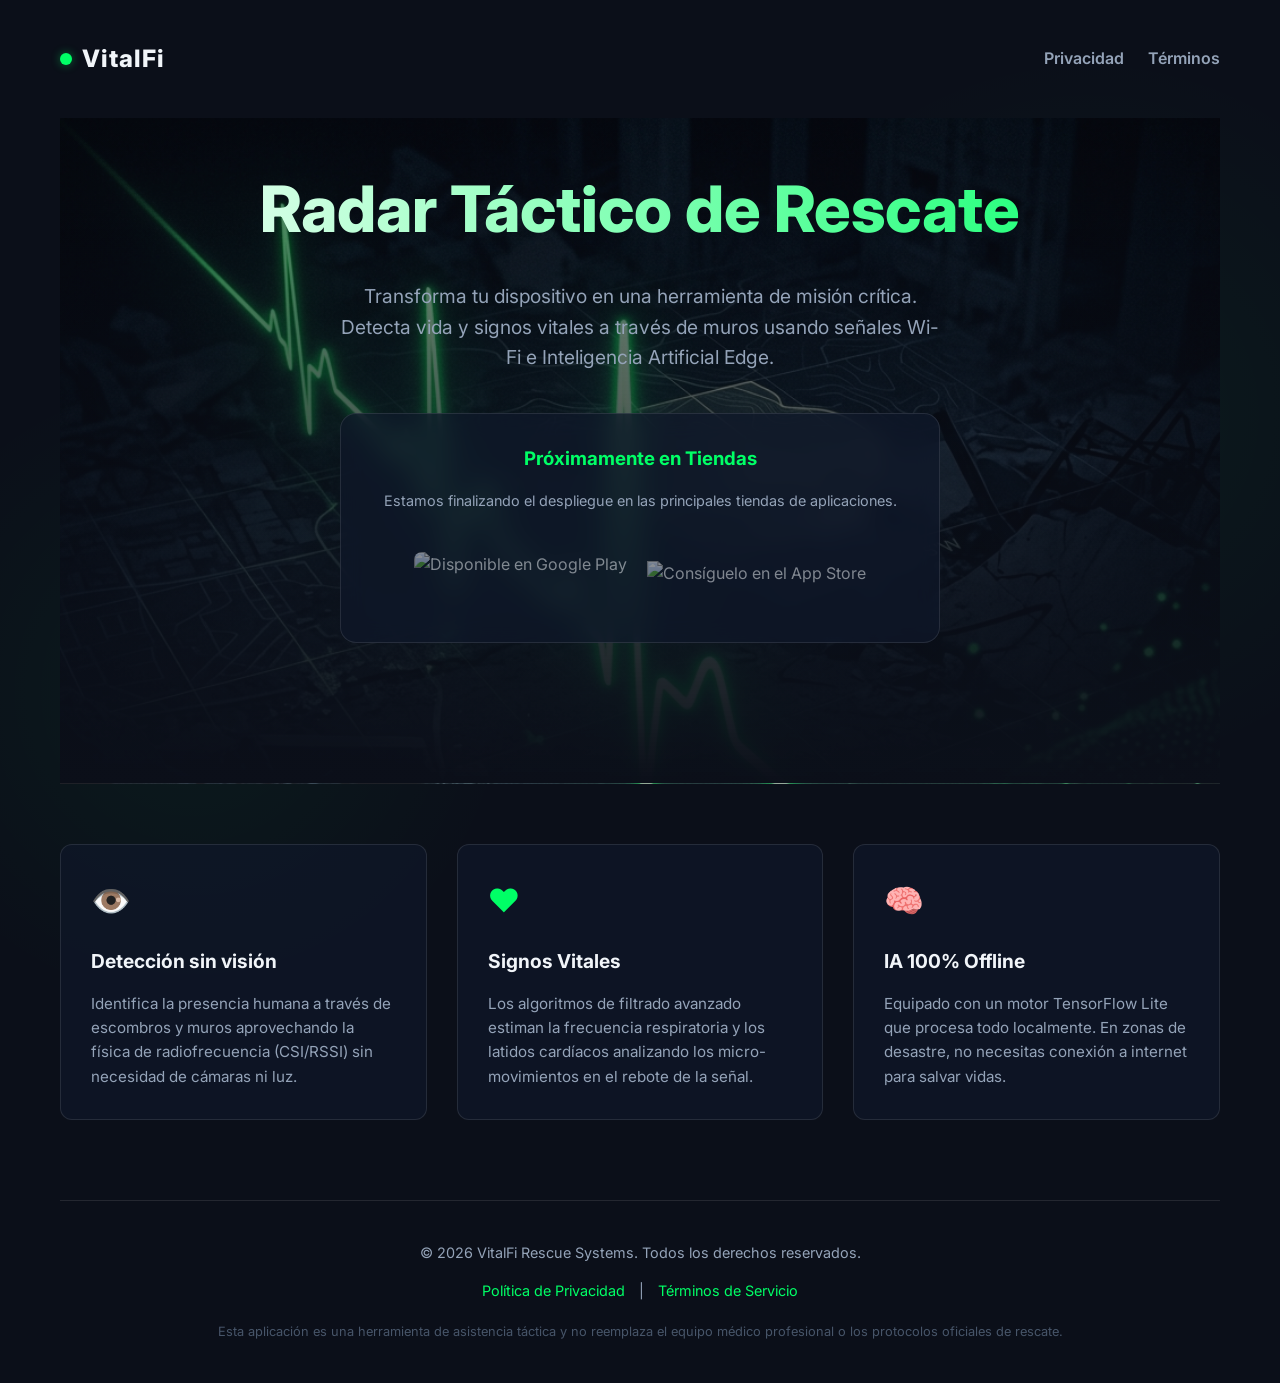
==== index.html @ fcd004f7 "Subo landing page de VitalFi" ====
<!DOCTYPE html>
<html lang="es">
<head>
    <meta charset="UTF-8">
    <meta name="viewport" content="width=device-width, initial-scale=1.0">
    <title>VitalFi - Radar de Rescate con IA</title>
    <meta name="description" content="VitalFi detecta signos vitales y movimiento humano a través de muros utilizando IA y señales Wi-Fi. Diseñado para equipos tácticos y de primera respuesta.">
    <link rel="stylesheet" href="css/style.css">
</head>
<body>
    <div class="container">
        <header>
            <div class="logo">
                <div class="logo-dot"></div>
                VitalFi
            </div>
            <nav>
                <a href="privacy.html">Privacidad</a>
                <a href="terms.html">Términos</a>
            </nav>
        </header>

        <section class="hero">
            <h1>Radar Táctico de Rescate</h1>
            <p>Transforma tu dispositivo en una herramienta de misión crítica. Detecta vida y signos vitales a través de muros usando señales Wi-Fi e Inteligencia Artificial Edge.</p>
            
            <div class="glass-panel" style="max-width: 600px; margin: 40px auto; padding: 30px;">
                <h3 style="margin-bottom: 15px; color: var(--accent-green);">Próximamente en Tiendas</h3>
                <p style="font-size: 0.9rem;">Estamos finalizando el despliegue en las principales tiendas de aplicaciones.</p>
                <div style="display: flex; gap: 20px; justify-content: center; margin-top: 20px;">
                    <img src="https://play.google.com/intl/en_us/badges/static/images/badges/es_badge_web_generic.png" alt="Disponible en Google Play" style="height: 60px; opacity: 0.5; cursor: not-allowed; border-radius: 8px;">
                    <img src="https://developer.apple.com/assets/elements/badges/download-on-the-app-store.svg" alt="Consíguelo en el App Store" style="height: 42px; margin-top: 9px; opacity: 0.5; cursor: not-allowed;">
                </div>
            </div>
        </section>

        <section class="features">
            <div class="feature-card">
                <div class="feature-icon">👁️</div>
                <h3>Detección sin visión</h3>
                <p>Identifica la presencia humana a través de escombros y muros aprovechando la física de radiofrecuencia (CSI/RSSI) sin necesidad de cámaras ni luz.</p>
            </div>
            <div class="feature-card">
                <div class="feature-icon">❤️</div>
                <h3>Signos Vitales</h3>
                <p>Los algoritmos de filtrado avanzado estiman la frecuencia respiratoria y los latidos cardíacos analizando los micro-movimientos en el rebote de la señal.</p>
            </div>
            <div class="feature-card">
                <div class="feature-icon">🧠</div>
                <h3>IA 100% Offline</h3>
                <p>Equipado con un motor TensorFlow Lite que procesa todo localmente. En zonas de desastre, no necesitas conexión a internet para salvar vidas.</p>
            </div>
        </section>

        <footer>
            <p>&copy; 2026 VitalFi Rescue Systems. Todos los derechos reservados.</p>
            <div style="margin-top: 15px;">
                <a href="privacy.html">Política de Privacidad</a> | 
                <a href="terms.html">Términos de Servicio</a>
            </div>
            <p style="margin-top: 20px; font-size: 0.8rem; color: #475569;">Esta aplicación es una herramienta de asistencia táctica y no reemplaza el equipo médico profesional o los protocolos oficiales de rescate.</p>
        </footer>
    </div>
</body>
</html>
---- css/style.css ----
@import url('https://fonts.googleapis.com/css2?family=Inter:wght@300;400;600;800&family=Space+Mono&display=swap');

:root {
  --bg-dark: #0b0f19;
  --bg-panel: rgba(15, 23, 42, 0.7);
  --accent-green: #00ff66;
  --accent-green-glow: rgba(0, 255, 102, 0.4);
  --text-main: #f1f5f9;
  --text-muted: #94a3b8;
  --glass-border: rgba(255, 255, 255, 0.1);
}

* {
  margin: 0;
  padding: 0;
  box-sizing: border-box;
}

body {
  font-family: 'Inter', sans-serif;
  background-color: var(--bg-dark);
  color: var(--text-main);
  line-height: 1.6;
  background-image: 
    radial-gradient(circle at 15% 50%, rgba(0, 255, 102, 0.05), transparent 25%),
    radial-gradient(circle at 85% 30%, rgba(0, 255, 102, 0.05), transparent 25%);
}

.container {
  max-width: 1200px;
  margin: 0 auto;
  padding: 0 20px;
}

header {
  padding: 40px 0;
  display: flex;
  justify-content: space-between;
  align-items: center;
}

.logo {
  font-weight: 800;
  font-size: 1.5rem;
  letter-spacing: 1px;
  display: flex;
  align-items: center;
  gap: 10px;
}

.logo-dot {
  width: 12px;
  height: 12px;
  background-color: var(--accent-green);
  border-radius: 50%;
  box-shadow: 0 0 10px var(--accent-green-glow);
  animation: pulse 2s infinite;
}

nav a {
  color: var(--text-muted);
  text-decoration: none;
  margin-left: 20px;
  font-weight: 600;
  transition: color 0.3s ease;
}

nav a:hover {
  color: var(--accent-green);
}

.hero {
  padding: 40px 0 100px 0;
  text-align: center;
  background-image: 
    linear-gradient(to bottom, rgba(11, 15, 25, 0.4), rgba(11, 15, 25, 1)),
    url('../img/hero-bg.png');
  background-size: cover;
  background-position: center top;
  border-bottom: 1px solid var(--glass-border);
  margin-bottom: 40px;
}

.hero h1 {
  font-size: 4rem;
  font-weight: 800;
  margin-bottom: 20px;
  background: linear-gradient(to right, #fff, var(--accent-green));
  -webkit-background-clip: text;
  -webkit-text-fill-color: transparent;
}

.hero p {
  font-size: 1.2rem;
  color: var(--text-muted);
  max-width: 600px;
  margin: 0 auto 40px;
}

.cta-button {
  display: inline-block;
  padding: 15px 30px;
  background-color: transparent;
  color: var(--accent-green);
  border: 1px solid var(--accent-green);
  border-radius: 8px;
  font-weight: 600;
  text-decoration: none;
  text-transform: uppercase;
  letter-spacing: 1px;
  transition: all 0.3s ease;
  box-shadow: 0 0 15px rgba(0, 255, 102, 0.1);
}

.cta-button:hover {
  background-color: var(--accent-green);
  color: var(--bg-dark);
  box-shadow: 0 0 25px var(--accent-green-glow);
}

.glass-panel {
  background: var(--bg-panel);
  backdrop-filter: blur(12px);
  -webkit-backdrop-filter: blur(12px);
  border: 1px solid var(--glass-border);
  border-radius: 16px;
  padding: 40px;
  margin: 40px 0;
}

.features {
  display: grid;
  grid-template-columns: repeat(auto-fit, minmax(300px, 1fr));
  gap: 30px;
  margin-top: 60px;
}

.feature-card {
  background: var(--bg-panel);
  border: 1px solid var(--glass-border);
  border-radius: 12px;
  padding: 30px;
  transition: transform 0.3s ease, border-color 0.3s ease;
}

.feature-card:hover {
  transform: translateY(-5px);
  border-color: var(--accent-green);
}

.feature-icon {
  font-size: 2rem;
  color: var(--accent-green);
  margin-bottom: 20px;
}

.feature-card h3 {
  margin-bottom: 15px;
  font-size: 1.2rem;
}

.feature-card p {
  color: var(--text-muted);
  font-size: 0.95rem;
}

.legal-content {
  max-width: 800px;
  margin: 0 auto;
}

.legal-content h1 {
  font-size: 2.5rem;
  margin-bottom: 30px;
  color: var(--accent-green);
}

.legal-content h2 {
  font-size: 1.5rem;
  margin-top: 40px;
  margin-bottom: 15px;
  border-bottom: 1px solid var(--glass-border);
  padding-bottom: 10px;
}

.legal-content p, .legal-content ul {
  margin-bottom: 20px;
  color: var(--text-muted);
}

.legal-content li {
  margin-left: 20px;
  margin-bottom: 10px;
}

footer {
  text-align: center;
  padding: 40px 0;
  border-top: 1px solid var(--glass-border);
  margin-top: 80px;
  color: var(--text-muted);
  font-size: 0.9rem;
}

footer a {
  color: var(--accent-green);
  text-decoration: none;
  margin: 0 10px;
}

@keyframes pulse {
  0% { box-shadow: 0 0 0 0 rgba(0, 255, 102, 0.4); }
  70% { box-shadow: 0 0 0 10px rgba(0, 255, 102, 0); }
  100% { box-shadow: 0 0 0 0 rgba(0, 255, 102, 0); }
}

@media (max-width: 768px) {
  .hero h1 { font-size: 2.5rem; }
  header { flex-direction: column; gap: 20px; }
}
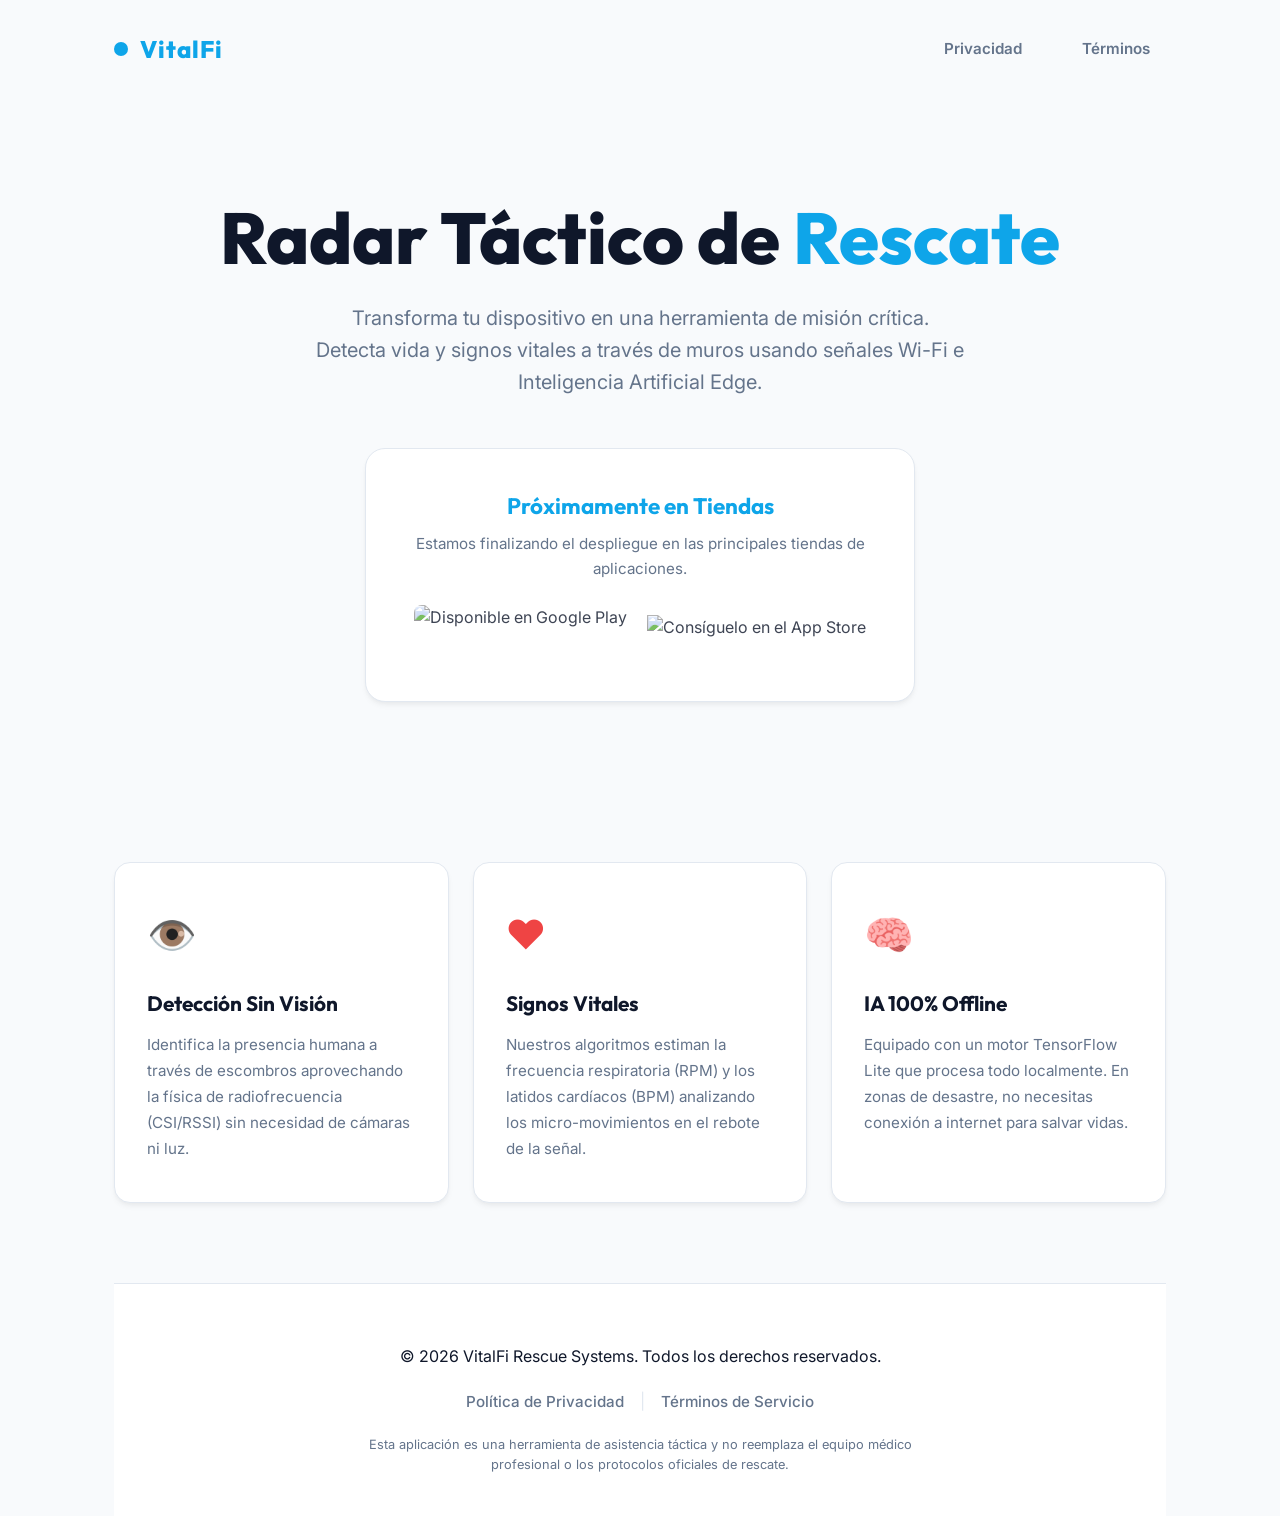
==== commit 7b2335db: "Update landing page" ====
--- a/index.html
+++ b/index.html
@@ -5,6 +5,11 @@
     <meta name="viewport" content="width=device-width, initial-scale=1.0">
     <title>VitalFi - Radar de Rescate con IA</title>
     <meta name="description" content="VitalFi detecta signos vitales y movimiento humano a través de muros utilizando IA y señales Wi-Fi. Diseñado para equipos tácticos y de primera respuesta.">
+    <!-- Google Fonts -->
+    <link rel="preconnect" href="https://fonts.googleapis.com">
+    <link rel="preconnect" href="https://fonts.gstatic.com" crossorigin>
+    <link href="https://fonts.googleapis.com/css2?family=Inter:wght@300;400;600&family=Outfit:wght@500;700;800&display=swap" rel="stylesheet">
+    <!-- CSS -->
     <link rel="stylesheet" href="css/style.css">
 </head>
 <body>
@@ -12,53 +17,56 @@
         <header>
             <div class="logo">
                 <div class="logo-dot"></div>
-                VitalFi
+                <span>VitalFi</span>
             </div>
             <nav>
-                <a href="privacy.html">Privacidad</a>
-                <a href="terms.html">Términos</a>
+                <a href="privacy.html" class="nav-link">Privacidad</a>
+                <a href="terms.html" class="nav-link">Términos</a>
             </nav>
         </header>
 
         <section class="hero">
-            <h1>Radar Táctico de Rescate</h1>
-            <p>Transforma tu dispositivo en una herramienta de misión crítica. Detecta vida y signos vitales a través de muros usando señales Wi-Fi e Inteligencia Artificial Edge.</p>
+            <h1 class="hero-title">Radar Táctico de <span class="text-gradient">Rescate</span></h1>
+            <p class="hero-subtitle">Transforma tu dispositivo en una herramienta de misión crítica. Detecta vida y signos vitales a través de muros usando señales Wi-Fi e Inteligencia Artificial Edge.</p>
             
-            <div class="glass-panel" style="max-width: 600px; margin: 40px auto; padding: 30px;">
-                <h3 style="margin-bottom: 15px; color: var(--accent-green);">Próximamente en Tiendas</h3>
-                <p style="font-size: 0.9rem;">Estamos finalizando el despliegue en las principales tiendas de aplicaciones.</p>
-                <div style="display: flex; gap: 20px; justify-content: center; margin-top: 20px;">
-                    <img src="https://play.google.com/intl/en_us/badges/static/images/badges/es_badge_web_generic.png" alt="Disponible en Google Play" style="height: 60px; opacity: 0.5; cursor: not-allowed; border-radius: 8px;">
-                    <img src="https://developer.apple.com/assets/elements/badges/download-on-the-app-store.svg" alt="Consíguelo en el App Store" style="height: 42px; margin-top: 9px; opacity: 0.5; cursor: not-allowed;">
+            <div class="stores-panel">
+                <h3 class="stores-title">Próximamente en Tiendas</h3>
+                <p class="stores-desc">Estamos finalizando el despliegue en las principales tiendas de aplicaciones.</p>
+                <div class="stores-badges">
+                    <img src="https://play.google.com/intl/en_us/badges/static/images/badges/es_badge_web_generic.png" alt="Disponible en Google Play" class="store-badge google-badge">
+                    <img src="https://tools.applemediaservices.com/api/badges/download-on-the-app-store/black/es-es?size=250x83" alt="Consíguelo en el App Store" class="store-badge apple-badge">
                 </div>
             </div>
         </section>
 
         <section class="features">
             <div class="feature-card">
-                <div class="feature-icon">👁️</div>
-                <h3>Detección sin visión</h3>
-                <p>Identifica la presencia humana a través de escombros y muros aprovechando la física de radiofrecuencia (CSI/RSSI) sin necesidad de cámaras ni luz.</p>
+                <div class="feature-icon icon-vision">👁️</div>
+                <h3>Detección Sin Visión</h3>
+                <p>Identifica la presencia humana a través de escombros aprovechando la física de radiofrecuencia (CSI/RSSI) sin necesidad de cámaras ni luz.</p>
             </div>
             <div class="feature-card">
-                <div class="feature-icon">❤️</div>
+                <div class="feature-icon icon-vital">❤️</div>
                 <h3>Signos Vitales</h3>
-                <p>Los algoritmos de filtrado avanzado estiman la frecuencia respiratoria y los latidos cardíacos analizando los micro-movimientos en el rebote de la señal.</p>
+                <p>Nuestros algoritmos estiman la frecuencia respiratoria (RPM) y los latidos cardíacos (BPM) analizando los micro-movimientos en el rebote de la señal.</p>
             </div>
             <div class="feature-card">
-                <div class="feature-icon">🧠</div>
+                <div class="feature-icon icon-ai">🧠</div>
                 <h3>IA 100% Offline</h3>
                 <p>Equipado con un motor TensorFlow Lite que procesa todo localmente. En zonas de desastre, no necesitas conexión a internet para salvar vidas.</p>
             </div>
         </section>
 
         <footer>
-            <p>&copy; 2026 VitalFi Rescue Systems. Todos los derechos reservados.</p>
-            <div style="margin-top: 15px;">
-                <a href="privacy.html">Política de Privacidad</a> | 
-                <a href="terms.html">Términos de Servicio</a>
+            <div class="footer-content">
+                <p>&copy; 2026 VitalFi Rescue Systems. Todos los derechos reservados.</p>
+                <div class="footer-links">
+                    <a href="privacy.html">Política de Privacidad</a>
+                    <span class="separator">|</span>
+                    <a href="terms.html">Términos de Servicio</a>
+                </div>
+                <p class="disclaimer">Esta aplicación es una herramienta de asistencia táctica y no reemplaza el equipo médico profesional o los protocolos oficiales de rescate.</p>
             </div>
-            <p style="margin-top: 20px; font-size: 0.8rem; color: #475569;">Esta aplicación es una herramienta de asistencia táctica y no reemplaza el equipo médico profesional o los protocolos oficiales de rescate.</p>
         </footer>
     </div>
 </body>
--- a/css/style.css
+++ b/css/style.css
@@ -1,13 +1,15 @@
-@import url('https://fonts.googleapis.com/css2?family=Inter:wght@300;400;600;800&family=Space+Mono&display=swap');
-
 :root {
-  --bg-dark: #0b0f19;
-  --bg-panel: rgba(15, 23, 42, 0.7);
-  --accent-green: #00ff66;
-  --accent-green-glow: rgba(0, 255, 102, 0.4);
-  --text-main: #f1f5f9;
-  --text-muted: #94a3b8;
-  --glass-border: rgba(255, 255, 255, 0.1);
+  --bg-color: #F8FAFC;
+  --bg-card: #FFFFFF;
+  --text-main: #0F172A;
+  --text-muted: #64748B;
+  --accent-blue: #0EA5E9;
+  --accent-blue-light: #E0F2FE;
+  --accent-red: #EF4444;
+  --accent-green: #10B981;
+  --border-light: #E2E8F0;
+  --shadow-sm: 0 4px 6px -1px rgba(0, 0, 0, 0.05), 0 2px 4px -1px rgba(0, 0, 0, 0.03);
+  --shadow-lg: 0 10px 25px -3px rgba(0, 0, 0, 0.1), 0 4px 6px -2px rgba(0, 0, 0, 0.05);
 }
 
 * {
@@ -18,168 +20,203 @@
 
 body {
   font-family: 'Inter', sans-serif;
-  background-color: var(--bg-dark);
+  background-color: var(--bg-color);
   color: var(--text-main);
   line-height: 1.6;
-  background-image: 
-    radial-gradient(circle at 15% 50%, rgba(0, 255, 102, 0.05), transparent 25%),
-    radial-gradient(circle at 85% 30%, rgba(0, 255, 102, 0.05), transparent 25%);
+  overflow-x: hidden;
+}
+
+h1, h2, h3, h4 {
+  font-family: 'Outfit', sans-serif;
 }
 
 .container {
-  max-width: 1200px;
+  max-width: 1100px;
   margin: 0 auto;
-  padding: 0 20px;
+  padding: 0 24px;
 }
 
 header {
-  padding: 40px 0;
+  padding: 30px 0;
   display: flex;
   justify-content: space-between;
   align-items: center;
 }
 
 .logo {
+  font-family: 'Outfit', sans-serif;
   font-weight: 800;
   font-size: 1.5rem;
   letter-spacing: 1px;
   display: flex;
   align-items: center;
-  gap: 10px;
+  gap: 12px;
+  color: var(--accent-blue);
 }
 
 .logo-dot {
-  width: 12px;
-  height: 12px;
-  background-color: var(--accent-green);
+  width: 14px;
+  height: 14px;
+  background-color: var(--accent-blue);
   border-radius: 50%;
-  box-shadow: 0 0 10px var(--accent-green-glow);
-  animation: pulse 2s infinite;
-}
-
-nav a {
+}
+
+nav a.nav-link {
   color: var(--text-muted);
   text-decoration: none;
-  margin-left: 20px;
+  margin-left: 24px;
   font-weight: 600;
-  transition: color 0.3s ease;
-}
-
-nav a:hover {
-  color: var(--accent-green);
+  font-size: 0.95rem;
+  transition: all 0.3s ease;
+  padding: 8px 16px;
+  border-radius: 6px;
+}
+
+nav a.nav-link:hover {
+  color: var(--accent-blue);
+  background: var(--accent-blue-light);
 }
 
 .hero {
-  padding: 40px 0 100px 0;
+  padding: 100px 0 80px;
   text-align: center;
-  background-image: 
-    linear-gradient(to bottom, rgba(11, 15, 25, 0.4), rgba(11, 15, 25, 1)),
-    url('../img/hero-bg.png');
-  background-size: cover;
-  background-position: center top;
-  border-bottom: 1px solid var(--glass-border);
-  margin-bottom: 40px;
-}
-
-.hero h1 {
-  font-size: 4rem;
+}
+
+.hero-title {
+  font-size: 4.5rem;
   font-weight: 800;
-  margin-bottom: 20px;
-  background: linear-gradient(to right, #fff, var(--accent-green));
-  -webkit-background-clip: text;
-  -webkit-text-fill-color: transparent;
-}
-
-.hero p {
-  font-size: 1.2rem;
-  color: var(--text-muted);
-  max-width: 600px;
-  margin: 0 auto 40px;
-}
-
-.cta-button {
-  display: inline-block;
-  padding: 15px 30px;
-  background-color: transparent;
-  color: var(--accent-green);
-  border: 1px solid var(--accent-green);
-  border-radius: 8px;
-  font-weight: 600;
-  text-decoration: none;
-  text-transform: uppercase;
-  letter-spacing: 1px;
-  transition: all 0.3s ease;
-  box-shadow: 0 0 15px rgba(0, 255, 102, 0.1);
-}
-
-.cta-button:hover {
-  background-color: var(--accent-green);
-  color: var(--bg-dark);
-  box-shadow: 0 0 25px var(--accent-green-glow);
-}
-
-.glass-panel {
-  background: var(--bg-panel);
-  backdrop-filter: blur(12px);
-  -webkit-backdrop-filter: blur(12px);
-  border: 1px solid var(--glass-border);
-  border-radius: 16px;
+  line-height: 1.1;
+  margin-bottom: 24px;
+  color: var(--text-main);
+}
+
+.text-gradient {
+  color: var(--accent-blue);
+}
+
+.hero-subtitle {
+  font-size: 1.25rem;
+  color: var(--text-muted);
+  max-width: 650px;
+  margin: 0 auto 50px;
+  font-weight: 400;
+}
+
+.stores-panel {
+  max-width: 550px;
+  margin: 0 auto;
   padding: 40px;
-  margin: 40px 0;
-}
+  background: var(--bg-card);
+  border: 1px solid var(--border-light);
+  border-radius: 20px;
+  box-shadow: var(--shadow-sm);
+  transition: transform 0.3s ease, box-shadow 0.3s ease;
+}
+
+.stores-panel:hover {
+  transform: translateY(-5px);
+  box-shadow: var(--shadow-lg);
+}
+
+.stores-title {
+  color: var(--accent-blue);
+  font-size: 1.4rem;
+  margin-bottom: 8px;
+}
+
+.stores-desc {
+  color: var(--text-muted);
+  font-size: 0.95rem;
+  margin-bottom: 24px;
+}
+
+.stores-badges {
+  display: flex;
+  gap: 20px;
+  justify-content: center;
+  align-items: center;
+}
+
+.store-badge {
+  opacity: 0.8;
+  cursor: pointer;
+  transition: opacity 0.3s ease;
+}
+
+.store-badge:hover {
+  opacity: 1;
+}
+
+.google-badge { height: 56px; border-radius: 8px; }
+.apple-badge { height: 40px; margin-top: 4px; }
 
 .features {
   display: grid;
-  grid-template-columns: repeat(auto-fit, minmax(300px, 1fr));
-  gap: 30px;
-  margin-top: 60px;
+  grid-template-columns: repeat(auto-fit, minmax(320px, 1fr));
+  gap: 24px;
+  margin-top: 80px;
+  margin-bottom: 80px;
 }
 
 .feature-card {
-  background: var(--bg-panel);
-  border: 1px solid var(--glass-border);
-  border-radius: 12px;
-  padding: 30px;
-  transition: transform 0.3s ease, border-color 0.3s ease;
+  background: var(--bg-card);
+  border: 1px solid var(--border-light);
+  border-radius: 16px;
+  padding: 40px 32px;
+  transition: all 0.3s ease;
+  box-shadow: var(--shadow-sm);
 }
 
 .feature-card:hover {
-  transform: translateY(-5px);
-  border-color: var(--accent-green);
+  transform: translateY(-8px);
+  box-shadow: var(--shadow-lg);
+  border-color: var(--accent-blue);
 }
 
 .feature-icon {
-  font-size: 2rem;
-  color: var(--accent-green);
+  font-size: 2.5rem;
   margin-bottom: 20px;
-}
+  display: inline-block;
+  color: var(--accent-blue);
+}
+
+.icon-vital { color: var(--accent-red); }
+.icon-ai { color: var(--accent-green); }
 
 .feature-card h3 {
-  margin-bottom: 15px;
-  font-size: 1.2rem;
+  font-size: 1.3rem;
+  margin-bottom: 12px;
+  color: var(--text-main);
 }
 
 .feature-card p {
   color: var(--text-muted);
   font-size: 0.95rem;
-}
-
+  line-height: 1.7;
+}
+
+/* Legal Pages */
 .legal-content {
   max-width: 800px;
-  margin: 0 auto;
+  margin: 60px auto;
+  background: var(--bg-card);
+  padding: 50px;
+  border-radius: 20px;
+  box-shadow: var(--shadow-sm);
+  border: 1px solid var(--border-light);
 }
 
 .legal-content h1 {
   font-size: 2.5rem;
   margin-bottom: 30px;
-  color: var(--accent-green);
+  color: var(--accent-blue);
 }
 
 .legal-content h2 {
   font-size: 1.5rem;
   margin-top: 40px;
   margin-bottom: 15px;
-  border-bottom: 1px solid var(--glass-border);
+  border-bottom: 2px solid var(--border-light);
   padding-bottom: 10px;
 }
 
@@ -194,27 +231,48 @@
 }
 
 footer {
+  border-top: 1px solid var(--border-light);
+  padding: 60px 0 40px;
   text-align: center;
-  padding: 40px 0;
-  border-top: 1px solid var(--glass-border);
-  margin-top: 80px;
-  color: var(--text-muted);
-  font-size: 0.9rem;
-}
-
-footer a {
-  color: var(--accent-green);
+  background: var(--bg-card);
+}
+
+.footer-content {
+  max-width: 600px;
+  margin: 0 auto;
+}
+
+.footer-links {
+  margin: 20px 0;
+}
+
+.footer-links a {
+  color: var(--text-muted);
   text-decoration: none;
-  margin: 0 10px;
-}
-
-@keyframes pulse {
-  0% { box-shadow: 0 0 0 0 rgba(0, 255, 102, 0.4); }
-  70% { box-shadow: 0 0 0 10px rgba(0, 255, 102, 0); }
-  100% { box-shadow: 0 0 0 0 rgba(0, 255, 102, 0); }
+  font-size: 0.95rem;
+  font-weight: 500;
+  transition: color 0.3s;
+}
+
+.footer-links a:hover {
+  color: var(--accent-blue);
+}
+
+.separator {
+  margin: 0 12px;
+  color: var(--border-light);
+}
+
+.disclaimer {
+  font-size: 0.8rem;
+  color: var(--text-muted);
+  margin-top: 20px;
 }
 
 @media (max-width: 768px) {
-  .hero h1 { font-size: 2.5rem; }
-  header { flex-direction: column; gap: 20px; }
-}
+  .hero-title { font-size: 3rem; }
+  header { flex-direction: column; gap: 24px; padding: 24px 0; }
+  .features { grid-template-columns: 1fr; }
+  .stores-badges { flex-direction: column; }
+  .legal-content { padding: 30px; }
+}
